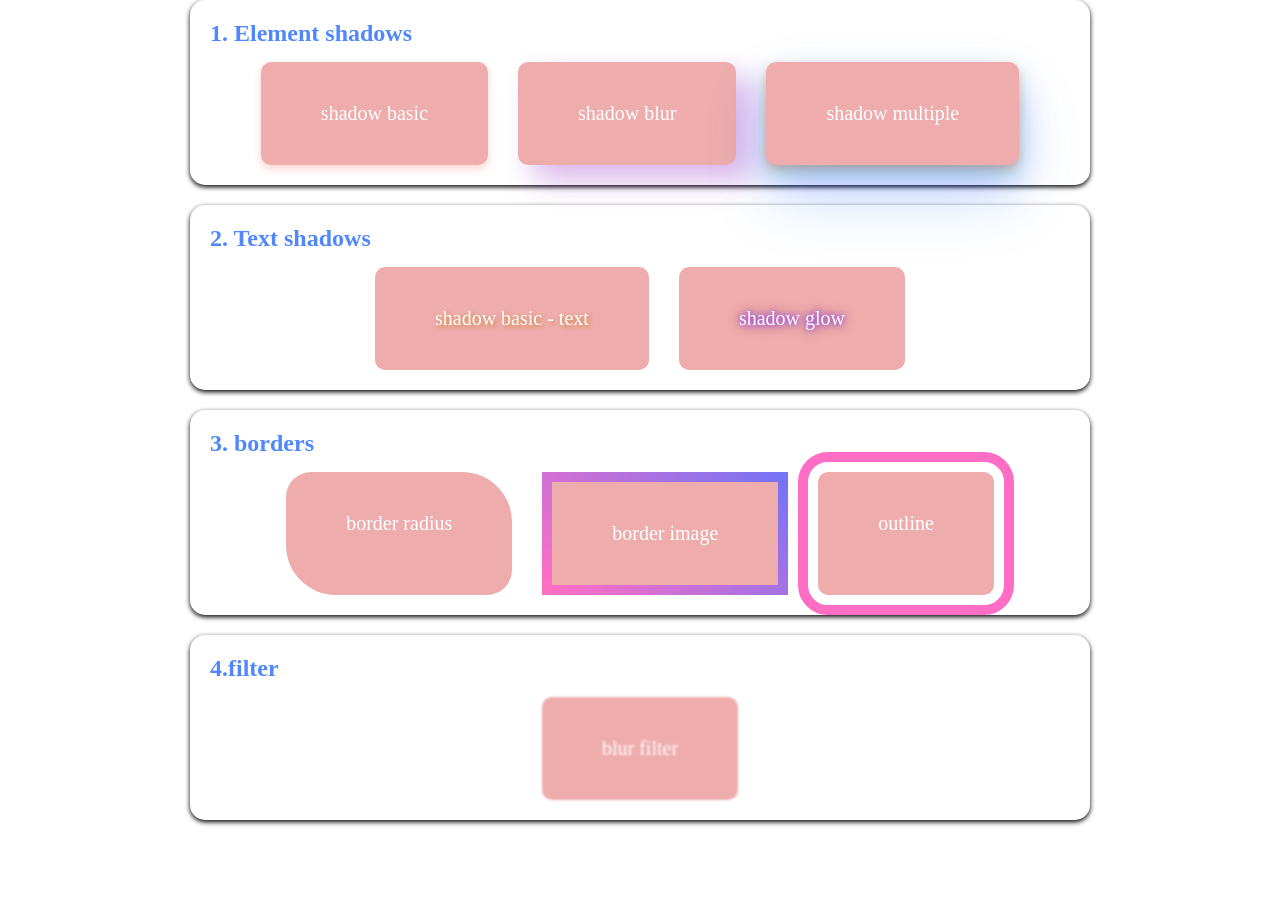
==== decorativecss/index.html @ 69a384eb "feat: decorative css" ====
<!DOCTYPE html>
<html lang="en">
<head>
    <meta charset="UTF-8">
    <meta name="viewport" content="width=device-width, initial-scale=1.0">
    <title>Decorative CSS</title>
    <link rel="stylesheet" href="./style.css">
</head>
    <body>
        <div class="container">

            <section class="main-section">

             <h2 class="bg-section__title">1. Element shadows</h2>

                <div class="example-row">

                    <div class="example-box shadow-basic">

                        shadow basic

                    </div>

                    <div class="example-box shadow-blur">

                        shadow blur

                    </div>

                    <div class="example-box shadow-multiple">

                        shadow multiple

                    </div>


                </div>

            </section>



             <section class="main-section">

                <h2 class="bg-section__title">2. Text shadows</h2>

                <div class="example-row">

                    <div class="example-box shadow-basic-text">

                        shadow basic - text

                    </div>

                    <div class="example-box shadow-glow">

                        shadow glow

                    </div>

                </div>

            </section>



            <section class="main-section">

             <h2 class="bg-section__title">3. borders</h2>

                <div class="example-row">

                    <div class="example-box border-radius">

                        border radius

                    </div>

                    <div class="example-box border-image">

                        border image

                    </div>

                    <div class="example-box outline-effect">

                        outline

                    </div>

                </div>

            </section>

             <section class="main-section">

             <h2 class="bg-section__title">4.filter</h2>

                <div class="example-row">

                    <div class="example-box blur-filter">

                       blur filter

                    </div>


                </div>

            </section>


        </div>
    </body>
</html>
---- decorativecss/style.css ----
* {
    box-sizing: border-box;
    margin: 0;
    padding: 0;

}

.body {
    font-family: Arial, 
    Helvetica, sans-serif;
    background: #f4f4f4;
    padding: 20px;
}

.container {
    max-width: 900px;
    margin: 0 auto;
}

.main-section {
    background-color: #fff;
    padding: 20px;
    margin-bottom: 20px;
    border-radius: 15px;
    box-shadow: 0 2px 5px #000000;

}

.bg-section__title {
    margin-bottom: 15px;
    color: #5087ff; 
}

.example-row {
    display: flex;
    justify-content: center; 
    gap: 30px;
    

}

.example-box {
    background-color: #eeacac;
    color:rgb(255, 255, 255);
    font-size: 20px;
    padding: 40px 60px;
    align-items: center;
    border-radius: 10px;
}

.shadow-basic {
    box-shadow: 0px 4px 8px
    rgba(245, 40, 40, 0.2);
}

.shadow-blur {
    box-shadow: 15px 15px 30px
    rgba(133, 5, 184, 0.3);
}

.shadow-multiple {
    box-shadow:
     0px 4px 8px rgba(255, 0, 0, 0.2),
     0px 8px 16px rgba(0, 243, 61, 0.2),
     0px 16px 32px rgba(17, 0, 255, 0.2),
     0px 32px 64px rgba(0, 100, 250, 0.2);
}

.shadow-basic-text {
    text-shadow: 2px 2px 4px rgba(202, 123, 19, 0.8);
}

.shadow-glow {
    text-shadow: 
    0 0 5px rgba(173, 32, 255, 0.8),
    0 0 10px rgba(0, 60, 255, 0.6),
    0 0 15px rgba(255, 0, 0, 0.4),
    0 0 20px rgba(0, 238, 255, 0.2);
}

.border-radius {
    border-radius: 25px 50px 25px 50px;
}

.border-image {
    border: 10px solid;
    border-image: linear-gradient(45deg, #ff6ec4, #7873f5) 1;
}

.outline-effect {
    outline: 10px solid #ff6ec4;
    outline-offset: 10px;
}

.blur-filter {
    filter: blur(1px);
}
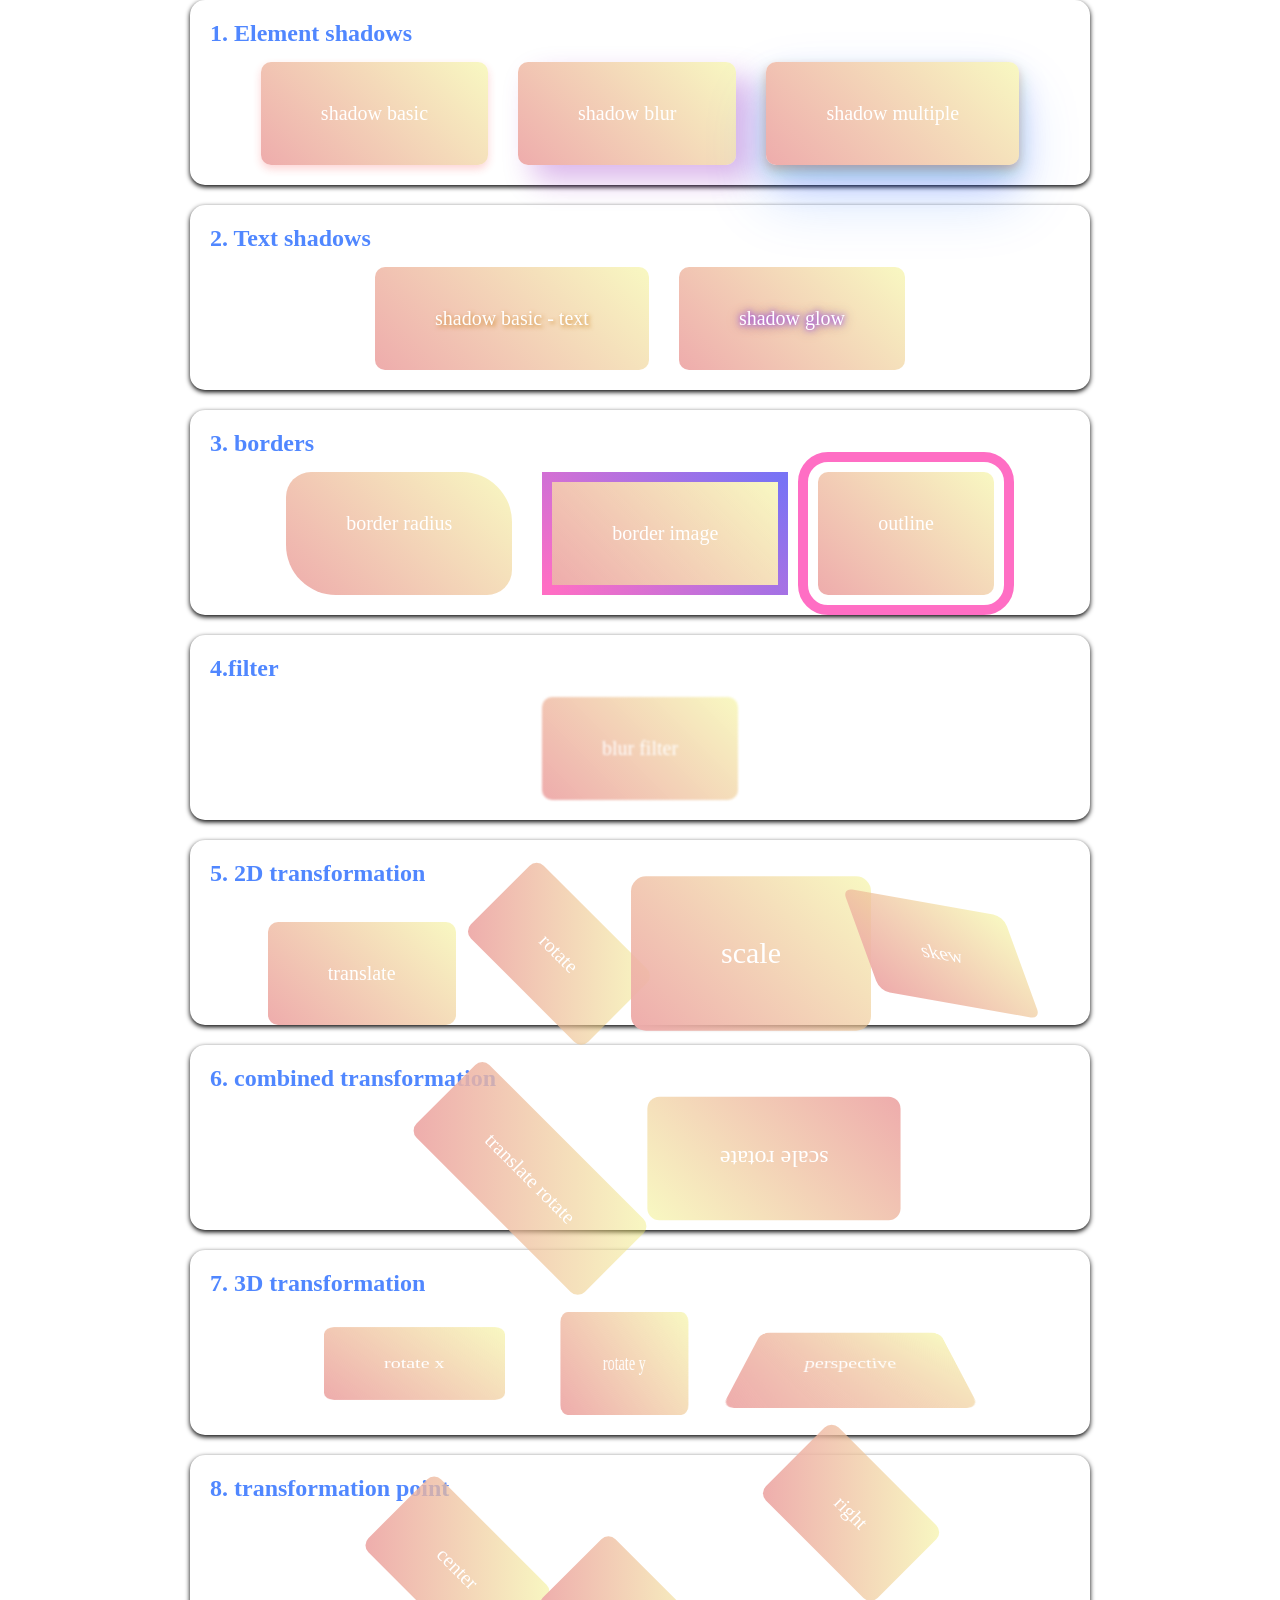
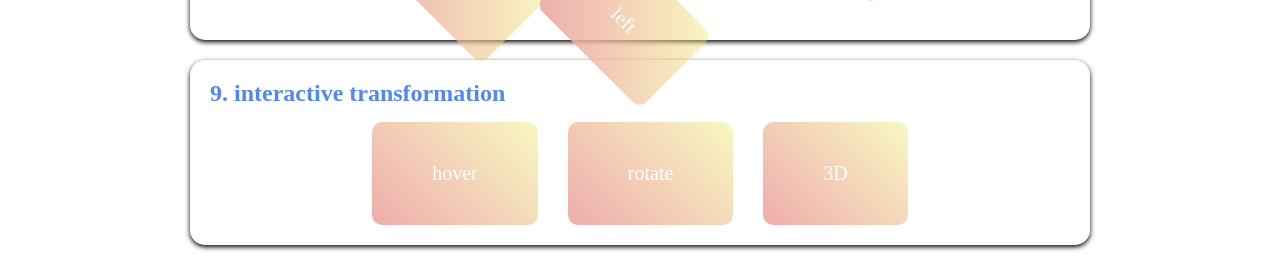
==== commit 4962ffb5: "feat: transform css" ====
--- a/decorativecss/index.html
+++ b/decorativecss/index.html
@@ -110,6 +110,158 @@
             </section>
 
 
+             <section class="main-section">
+
+             <h2 class="bg-section__title">5. 2D transformation</h2>
+
+                <div class="example-row">
+
+                    <div class="example-box translate">
+
+                        translate
+
+                    </div>
+
+                    <div class="example-box rotate">
+
+                        rotate
+
+                    </div>
+
+                    <div class="example-box scale">
+
+                        scale
+
+                    </div>
+
+                    <div class="example-box skew">
+
+                        skew
+
+                    </div>
+
+                </div>
+
+            </section>
+
+
+             <section class="main-section">
+
+             <h2 class="bg-section__title">6. combined transformation</h2>
+
+                <div class="example-row">
+
+                    <div class="example-box translate-rotate">
+
+                         translate rotate
+
+                    </div>
+
+                    <div class="example-box scale-rotate">
+
+                        scale rotate
+
+                    </div>
+
+                    
+                </div>
+
+            </section>
+
+             <section class="main-section">
+
+             <h2 class="bg-section__title">7. 3D transformation</h2>
+
+                <div class="example-row">
+
+                    <div class="example-box rotate-x">
+
+                          rotate x
+
+                    </div>
+
+                    <div class="example-box rotate-y">
+
+                        rotate y
+
+                    </div>
+
+                    <div class="example-box perspective-basic">
+
+                        perspective
+
+                    </div>
+
+
+                    
+                </div>
+
+            </section>
+
+
+            <section class="main-section">
+
+             <h2 class="bg-section__title">8. transformation point</h2>
+
+                <div class="example-row">
+
+                    <div class="example-box point-center">
+
+                          center
+
+                    </div>
+
+                    <div class="example-box point-left">
+
+                        left
+
+                    </div>
+
+                    <div class="example-box point-right">
+
+                        right
+
+                    </div>
+
+
+                    
+                </div>
+
+            </section>
+
+
+             <section class="main-section">
+
+             <h2 class="bg-section__title">9. interactive transformation</h2>
+
+                <div class="example-row">
+
+                    <div class="example-box hover-scale">
+
+                          hover
+
+                    </div>
+
+                    <div class="example-box hover-rotate">
+
+                        rotate
+
+                    </div>
+
+                    <div class="example-box hover-3D">
+
+                        3D
+
+                    </div>
+
+
+                    
+                </div>
+
+            </section>
+
+
+
         </div>
     </body>
 </html>
--- a/decorativecss/style.css
+++ b/decorativecss/style.css
@@ -34,18 +34,20 @@
 .example-row {
     display: flex;
     justify-content: center; 
+    flex-wrap: wrap;
     gap: 30px;
     
 
 }
 
 .example-box {
-    background-color: #eeacac;
+    background: linear-gradient(45deg, #eeacac,#ee66) ;
     color:rgb(255, 255, 255);
     font-size: 20px;
     padding: 40px 60px;
     align-items: center;
     border-radius: 10px;
+    
 }
 
 .shadow-basic {
@@ -94,4 +96,77 @@
 
 .blur-filter {
     filter: blur(1px);
-}+}
+
+.translate {
+    transform: translate(10px, 20px);
+}
+
+.rotate {
+    transform: rotate(45deg);
+}
+
+.scale {
+    transform: scale(1.5);
+}
+
+.skew {
+    transform: skew(20deg, 10deg);
+}
+
+.translate-rotate {
+    transform: translate(10px, 20px) rotate(45deg);
+}
+
+.scale-rotate {
+    transform: scale(1.2) rotate(180deg);
+}
+
+.rotate-x {
+    transform: rotateX(45deg);
+}
+
+.rotate-y {
+    transform: rotateY(45deg);
+}
+
+.perspective-basic {
+    transform: perspective(200px) rotateX(45deg);
+}
+
+.point-center {
+    transform-origin: center;
+    transform: rotate(45deg);
+}
+
+.point-left {
+    transform-origin: left;
+    transform: rotate(45deg);
+}
+
+.point-right {
+    transform-origin: right;
+    transform: rotate(45deg);
+}
+
+.hover-scale:hover {
+    transition: transform 0.3s ease-in-out;
+    transform: scale(1.2);
+
+}
+
+.hover-rotate:hover {
+    transition: transform 1s ease-in;
+    transform: rotate(180deg);
+
+}
+
+
+.hover-3D:hover {
+    transition: transform 1s ease-out;
+    transform: perspective(100px) rotateX(50deg);
+
+}
+
+
+gitn
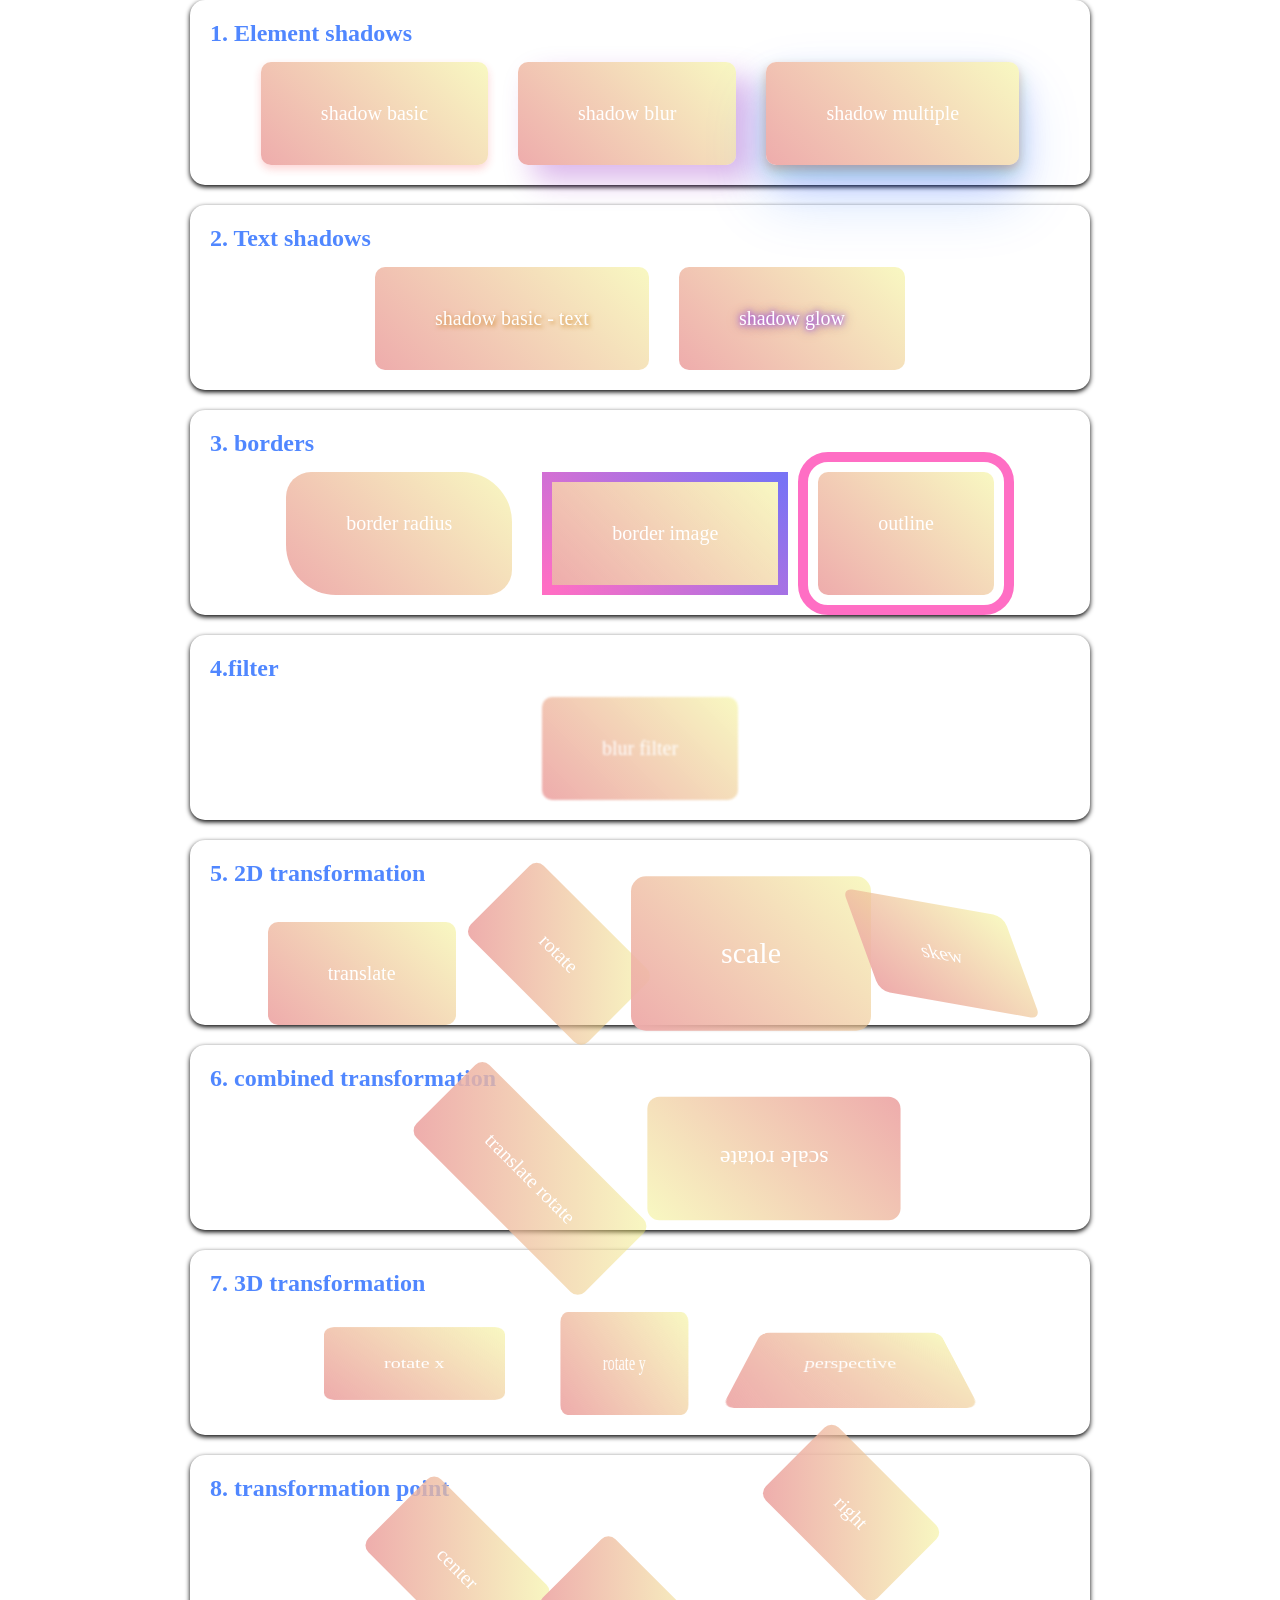
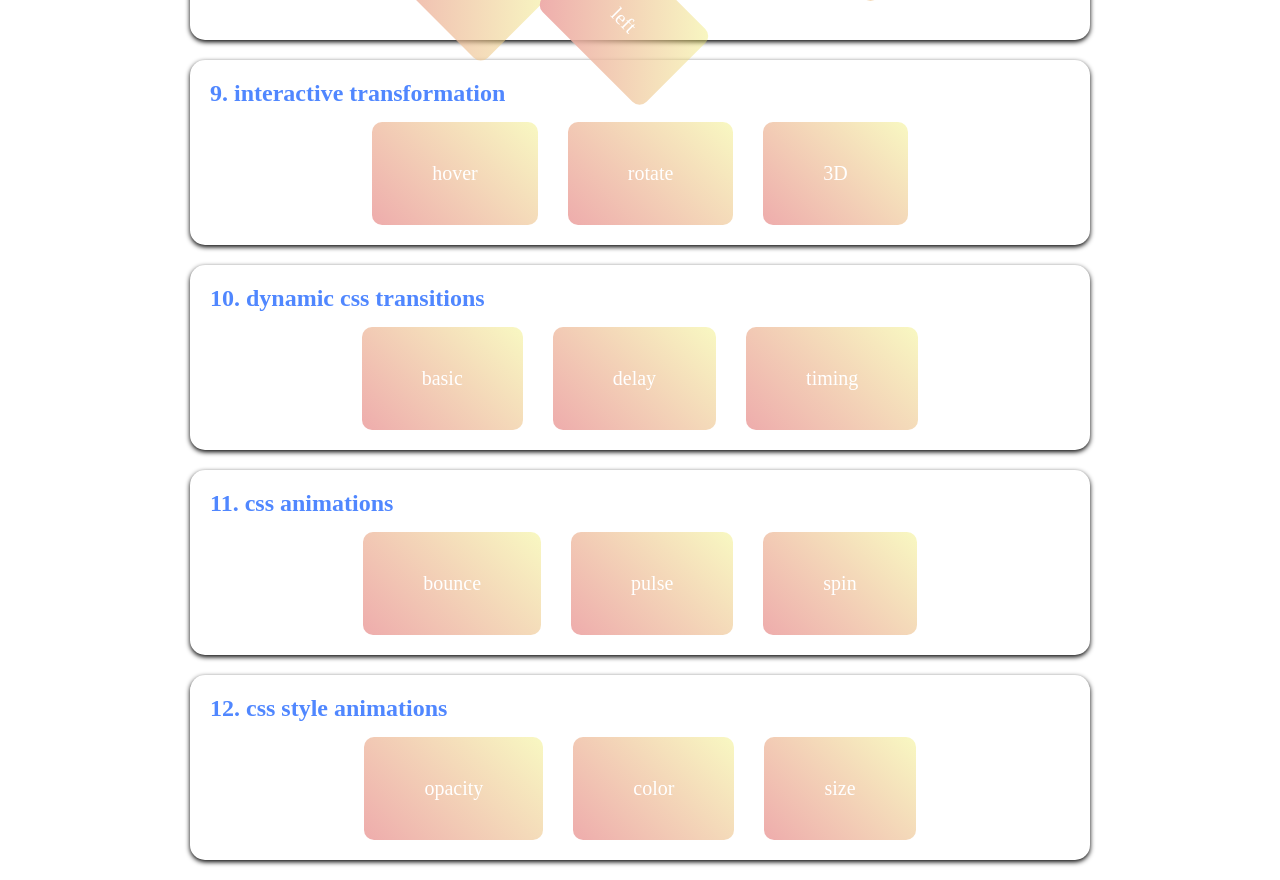
==== commit 54fed1f1: "feat: css animation" ====
--- a/decorativecss/index.html
+++ b/decorativecss/index.html
@@ -261,6 +261,102 @@
             </section>
 
 
+             <section class="main-section">
+
+             <h2 class="bg-section__title">10. dynamic css transitions</h2>
+
+                <div class="example-row">
+
+                    <div class="example-box transition-basic">
+
+                          basic
+
+                    </div>
+
+                    <div class="example-box transition-delay">
+
+                        delay
+
+                    </div>
+
+                    <div class="example-box transition-timing">
+
+                        timing
+
+                    </div>
+
+
+                    
+                </div>
+
+            </section>
+
+
+            
+             <section class="main-section">
+
+             <h2 class="bg-section__title">11. css animations</h2>
+
+                <div class="example-row">
+
+                    <div class="example-box animation-bounce">
+
+                          bounce
+
+                    </div>
+
+                    <div class="example-box animation-pulse">
+
+                        pulse
+
+                    </div>
+
+                    <div class="example-box animation-spin">
+
+                       spin
+
+                    </div>
+
+
+                    
+                </div>
+
+            </section>
+
+
+               <section class="main-section">
+
+             <h2 class="bg-section__title">12. css style animations</h2>
+
+                <div class="example-row">
+
+                    <div class="example-box opacity-transition">
+
+                          opacity
+
+                    </div>
+
+                    <div class="example-box color-transition">
+
+                        color
+
+                    </div>
+
+                    <div class="example-box size-transition">
+
+                        size
+
+                    </div>
+
+
+                    
+                </div>
+
+            </section>
+
+
+
+
 
         </div>
     </body>
--- a/decorativecss/style.css
+++ b/decorativecss/style.css
@@ -169,4 +169,106 @@
 }
 
 
-gitn+.transition-basic {
+    transition: all 1s ease;
+}
+
+.transition-basic:hover {
+    background: linear-gradient(45deg, #c6f216, #1fd3c3);
+    transform: scale(1.2);
+
+}
+
+.transition-delay {
+    transition: all 1s ease-in 0.5s;
+}
+
+.transition-delay:hover {
+    background: linear-gradient(45deg, #c6f216, #1fd3c3);
+    transform: translateY(-10px);
+}
+
+.transition-timing {
+    transition: all 1s ease-in-out;
+
+}
+
+.transition-timing:hover {
+    background: linear-gradient(45deg, #c6f216, #1fd3c3);
+    transform: rotate(360deg) scale(1.3);
+}
+
+.animation-bounce {
+    animation: bounce 1s infinite;
+ }
+
+ @keyframes bounce {
+    0%{
+        transform: translateY(0);
+    }
+
+     50%{
+        transform: translateY(-10px);
+    }
+
+     100%{
+        transform: translateY(0);
+    }
+ }
+
+ .animation-pulse {
+    animation: pulse 1s infinite;
+ }
+
+ @keyframes pulse {
+    0%, 100% {
+        transform:scale(1);
+    }
+
+     50%{
+        transform: scale(1.2);
+    }
+
+ }
+
+ .animation-spin {
+    animation: spin 2s linear infinite;
+ }
+
+ @keyframes spin {
+    0% {
+        transform: rotate(0deg);
+    }
+
+     100%{
+        transform: rotate(360deg);
+    }
+
+ }
+
+.opacity-transition {
+    transition: opacity 1s transform ease-in-out;
+}
+
+.opacity-transition:hover {
+    opacity: 0.5;
+    transform: translateY(-10px);
+}
+
+.color-transition {
+     transition: color 1s ease;
+
+}
+
+.color-transition:hover {
+    color: brown;
+}
+
+
+.size-transition {
+     transition: font-size 1s ease;
+}
+
+.size-transition:hover {
+    font-size: 50px;
+}
